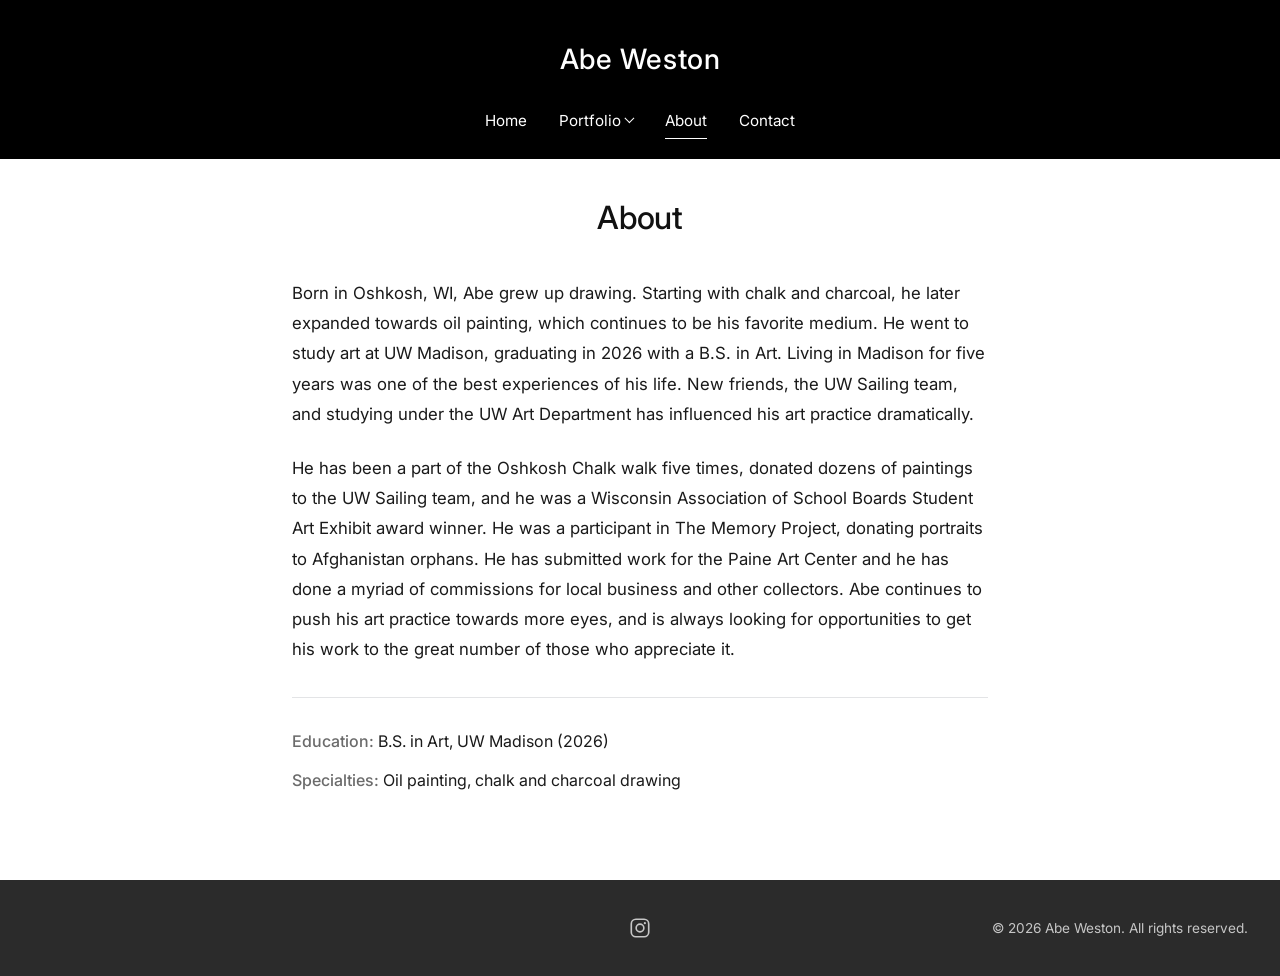
==== about.html @ a88a62c4 "re-style header and footer + about tab" ====
<!DOCTYPE html>
<html lang="en">
<head>
    <meta charset="UTF-8">
    <meta name="viewport" content="width=device-width, initial-scale=1.0">
    <title>About - Abe Weston</title>
    <link rel="preconnect" href="https://fonts.googleapis.com">
    <link rel="preconnect" href="https://fonts.gstatic.com" crossorigin>
    <link href="https://fonts.googleapis.com/css2?family=Inter:wght@300;400;500;600&display=swap" rel="stylesheet">
    <link rel="stylesheet" href="styles.css">
</head>
<body>
    <header class="navbar">
        <div class="container">
            <a href="index.html" class="nav-brand">Abe Weston</a>
            <button type="button" class="nav-toggle" aria-expanded="false" aria-controls="nav-menu">Menu</button>
            <ul class="nav-menu" id="nav-menu">
                <!-- Navigation loaded dynamically -->
            </ul>
        </div>
    </header>

    <main>
        <section id="about" class="about">
            <div class="container narrow">
                <h1 class="page-heading">About</h1>
                <div class="profile-images" style="display: none;">
                    <div class="profile-image placeholder"></div>
                    <div class="profile-image placeholder"></div>
                </div>
                <div class="about-content">
                    <div class="about-text">
                        <!-- Loaded from home-config.json -->
                    </div>
                    <div class="about-highlights">
                        <ul></ul>
                    </div>
                </div>
            </div>
        </section>
    </main>

    <footer class="site-footer">
        <div class="container footer-inner">
            <div class="footer-spacer" aria-hidden="true"></div>
            <a class="footer-instagram" id="footer-instagram" href="#" target="_blank" rel="noopener noreferrer" aria-label="Instagram" style="display: none;">
                <svg viewBox="0 0 24 24" width="22" height="22" aria-hidden="true" focusable="false">
                    <rect x="2.5" y="2.5" width="19" height="19" rx="5" fill="none" stroke="currentColor" stroke-width="1.8"/>
                    <circle cx="12" cy="12" r="4.2" fill="none" stroke="currentColor" stroke-width="1.8"/>
                    <circle cx="17.3" cy="6.7" r="1.2" fill="currentColor"/>
                </svg>
            </a>
            <p class="footer-copyright">&copy; 2026 <a href="admin.html" class="footer-name">Abe Weston</a>. All rights reserved.</p>
        </div>
    </footer>

    <script src="navigation.js"></script>
    <script src="home.js"></script>
</body>
</html>
---- styles.css ----
/* ==========================================================================
   Abe Weston — site styles
   Minimal black-on-white gallery look (modelled on the Squarespace original):
   centered site title, centered nav with a dropdown folder, airy grids.
   ========================================================================== */

/* Reset and Base Styles */
* {
    margin: 0;
    padding: 0;
    box-sizing: border-box;
}

:root {
    /* Palette: near-black on white with warm/cool greys (matches the live site's accents) */
    --black: #000000;
    --ink: #111111;
    --text-color: #1a1a1a;
    --muted: #6b6b6b;
    --rule: #e3e4e6;          /* light accent */
    --soft: #f6f6f6;
    --accent: #a6a4a0;        /* warm grey accent */
    --header-bg: #000000;
    --header-fg: #ffffff;
    --header-muted: #b3b3b3;
    --header-rule: rgba(255, 255, 255, 0.22);
    --footer-bg: #2b2b2b;
    --footer-fg: #c6c6c6;
    --dark-accent: #383839;
    --white: #ffffff;

    /* Legacy variable names used by shared framework rules */
    --primary-color: var(--ink);
    --secondary-color: var(--dark-accent);
    --accent-color: var(--accent);
    --dark-color: var(--ink);
    --light-color: var(--soft);

    --font: 'Inter', 'Aktiv Grotesk', 'Helvetica Neue', Helvetica, Arial, sans-serif;
    --nav-height: 64px;
}

html {
    -webkit-font-smoothing: antialiased;
}

body {
    font-family: var(--font);
    font-weight: 400;
    line-height: 1.65;
    color: var(--text-color);
    background-color: var(--white);
}

img {
    max-width: 100%;
}

a {
    color: inherit;
}

.container {
    max-width: 1280px;
    margin: 0 auto;
    padding: 0 2rem;
}

.container.narrow {
    max-width: 760px;
}

h1, h2, h3 {
    font-weight: 500;
    letter-spacing: -0.01em;
    line-height: 1.2;
    color: var(--ink);
}

/* --------------------------------------------------------------------------
   Header: centered title, centered nav underneath
   -------------------------------------------------------------------------- */
.navbar {
    background-color: var(--header-bg);
    color: var(--header-fg);
    padding: 2.25rem 0 1.25rem;
    position: relative;
    z-index: 100;
}

.navbar .container {
    display: flex;
    flex-direction: column;
    align-items: center;
    gap: 1.25rem;
    max-width: 100%;
}

.nav-brand {
    font-size: 1.75rem;
    font-weight: 500;
    letter-spacing: 0.02em;
    text-decoration: none;
    color: var(--header-fg);
    margin: 0;
    padding: 0;
}

.nav-toggle {
    display: none;
    background: none;
    border: 1px solid var(--header-rule);
    border-radius: 999px;
    padding: 0.4rem 1rem;
    font: inherit;
    font-size: 0.85rem;
    letter-spacing: 0.08em;
    text-transform: uppercase;
    cursor: pointer;
    color: var(--header-fg);
}

.nav-menu {
    display: flex;
    flex-wrap: wrap;
    justify-content: center;
    list-style: none;
    gap: 0.25rem 2rem;
    margin: 0;
    padding: 0;
    font-size: 0.95rem;
}

.nav-menu > li {
    position: relative;
}

.nav-menu a,
.nav-folder-title {
    display: inline-flex;
    align-items: center;
    gap: 0.35rem;
    color: var(--header-fg);
    text-decoration: none;
    padding: 0.35rem 0;
    border-bottom: 1px solid transparent;
    transition: color 0.2s ease, border-color 0.2s ease;
    background: none;
    border-top: none;
    border-left: none;
    border-right: none;
    font: inherit;
    cursor: pointer;
}

.nav-menu a:hover,
.nav-folder-title:hover,
.nav-folder.open > .nav-folder-title {
    color: var(--header-muted);
}

.nav-menu a.active,
.nav-folder-title.active {
    border-bottom-color: var(--header-fg);
}

/* Dropdown folder (e.g. Portfolio) */
.nav-folder-caret {
    width: 0.45em;
    height: 0.45em;
    border-right: 1.5px solid currentColor;
    border-bottom: 1.5px solid currentColor;
    transform: translateY(-0.15em) rotate(45deg);
    transition: transform 0.2s ease;
}

.nav-folder.open > .nav-folder-title .nav-folder-caret {
    transform: translateY(0.1em) rotate(225deg);
}

.nav-folder-content {
    display: none;
    position: absolute;
    top: 100%;
    left: 50%;
    transform: translateX(-50%);
    min-width: 200px;
    list-style: none;
    margin: 0;
    padding: 0.5rem 0;
    background-color: var(--header-bg);
    border: 1px solid var(--header-rule);
    box-shadow: 0 10px 30px rgba(0, 0, 0, 0.35);
    z-index: 110;
}

.nav-folder.open > .nav-folder-content {
    display: block;
}

.nav-folder-content li a {
    display: block;
    padding: 0.5rem 1.25rem;
    white-space: nowrap;
    border-bottom: none;
}

.nav-folder-content li a:hover {
    background-color: #1c1c1c;
    color: var(--header-fg);
}

.nav-folder-content li a.active {
    font-weight: 500;
}

/* Subtype Navigation (adventure-style tabs) */
.subtype-nav {
    background-color: var(--white);
    border-bottom: 1px solid var(--rule);
    padding: 0.5rem 0;
}

.subtype-nav .container {
    max-width: 100%;
}

.subtype-list {
    display: flex;
    justify-content: center;
    list-style: none;
    gap: 0.5rem;
    overflow-x: auto;
    padding: 0;
    margin: 0;
}

.subtype-list li {
    white-space: nowrap;
}

.subtype-list a {
    color: var(--muted);
    text-decoration: none;
    padding: 0.4rem 0.9rem;
    border-radius: 999px;
    font-size: 0.9rem;
    transition: all 0.2s ease;
    display: inline-block;
}

.subtype-list a:hover {
    color: var(--ink);
    background-color: var(--soft);
}

.subtype-list a.active {
    background-color: var(--ink);
    color: var(--white);
}

/* --------------------------------------------------------------------------
   Home
   -------------------------------------------------------------------------- */
.home-hero {
    padding: 3rem 0 1rem;
    text-align: center;
}

.hero-artwork {
    margin: 0 auto 2rem;
    max-width: 900px;
}

.hero-artwork img {
    display: block;
    width: 100%;
    max-height: 80vh;
    object-fit: contain;
    margin: 0 auto;
}

.hero-artwork figcaption {
    margin-top: 0.75rem;
    font-size: 0.85rem;
    color: var(--muted);
    letter-spacing: 0.02em;
}

.tagline {
    font-size: 1.6rem;
    font-weight: 500;
    letter-spacing: -0.01em;
    text-align: center;
    color: var(--ink);
    margin: 0 0 1rem;
}

.subtitle {
    font-size: 1.1rem;
    color: var(--muted);
}

/* About (about.html) */
.about {
    padding: 2.5rem 0 5rem;
    background-color: var(--white);
}

.about .page-heading {
    margin-bottom: 2.5rem;
}

.about h2,
.contact h2 {
    font-size: 1.1rem;
    font-weight: 500;
    letter-spacing: 0.12em;
    text-transform: uppercase;
    color: var(--muted);
    text-align: center;
    margin-bottom: 2rem;
}

.profile-images {
    display: flex;
    justify-content: center;
    gap: 2rem;
    margin: 0 0 2.5rem;
}

.profile-image {
    width: 200px;
    height: 200px;
    border-radius: 50%;
    overflow: hidden;
    border: 1px solid var(--rule);
}

.profile-image img {
    width: 100%;
    height: 100%;
    object-fit: cover;
}

.profile-image.placeholder {
    background-color: var(--soft);
    display: flex;
    align-items: center;
    justify-content: center;
    border-style: dashed;
}

.placeholder-text {
    color: #999;
    font-style: italic;
    text-align: center;
}

.about-content {
    display: block;
}

.about-text p {
    margin-bottom: 1.5rem;
    font-size: 1.05rem;
    line-height: 1.8;
    color: var(--text-color);
}

.about-highlights {
    margin-top: 2rem;
    padding-top: 1.5rem;
    border-top: 1px solid var(--rule);
}

.about-highlights h3 {
    font-size: 0.85rem;
    letter-spacing: 0.1em;
    text-transform: uppercase;
    color: var(--muted);
    margin-bottom: 0.75rem;
}

.about-highlights ul {
    list-style: none;
}

.about-highlights li {
    padding: 0.4rem 0;
    color: var(--text-color);
}

.about-highlights li strong {
    font-weight: 500;
    color: var(--muted);
}

/* --------------------------------------------------------------------------
   Content pages (series / tabs)
   -------------------------------------------------------------------------- */
.adventures {
    padding: 2.5rem 0 5rem;
    background-color: var(--white);
}

.page-heading {
    font-size: 2rem;
    text-align: center;
    margin: 0 0 1.25rem;
}

.page-heading:empty {
    display: none;
}

.section-intro {
    text-align: center;
    font-size: 1rem;
    max-width: 760px;
    margin: 0 auto 3rem;
    color: var(--muted);
    line-height: 1.8;
    white-space: pre-line; /* keep paragraph breaks from the tab description */
}

.section-intro:empty {
    display: none;
}

/* Tab cover artwork */
.page-cover {
    max-width: 900px;
    margin: 0 auto 2rem;
}

.page-cover img {
    display: block;
    width: 100%;
    max-height: 75vh;
    object-fit: contain;
}

/* Grid */
.content-grid,
.adventures-grid {
    display: grid;
    grid-template-columns: repeat(3, 1fr);
    gap: 3rem 2rem;
    margin-top: 1rem;
}

/* Card: flat, image + caption, no chrome */
.content-card,
.adventure-card {
    background-color: transparent;
    border-radius: 0;
    overflow: hidden;
    box-shadow: none;
    cursor: pointer;
    text-align: center;
}

.adventure-card img,
.adventure-card .adventure-placeholder,
.adventure-card .adventure-map-preview {
    transition: opacity 0.25s ease;
}

.adventure-card:hover img {
    opacity: 0.85;
}

.adventure-cover-photo {
    width: 100%;
    aspect-ratio: 4 / 5;
    height: auto;
    object-fit: cover;
    display: block;
    background-color: var(--soft);
}

/* Artwork thumbnails are cropped to squares for an even grid; the full piece shows in the detail view */
.artwork-card .artwork-image {
    aspect-ratio: 1 / 1;
    object-fit: cover;
    object-position: center;
    background-color: var(--soft);
}

.adventure-map,
.adventure-map-preview {
    width: 100%;
    aspect-ratio: 4 / 5;
    background-color: var(--soft);
}

.adventure-placeholder {
    width: 100%;
    aspect-ratio: 4 / 5;
    background-color: var(--soft);
    display: flex;
    align-items: center;
    justify-content: center;
    color: var(--muted);
    font-size: 1rem;
}

.card-content,
.adventure-card-content {
    padding: 1rem 0.25rem 0;
}

.card-content h3,
.adventure-card-title {
    font-size: 1rem;
    font-weight: 500;
    color: var(--ink);
    margin-bottom: 0.2rem;
}

.adventure-date,
.adventure-card-date,
.artwork-details {
    color: var(--muted);
    font-size: 0.85rem;
}

.adventure-category-badges {
    display: flex;
    flex-wrap: wrap;
    justify-content: center;
    gap: 0.4rem;
    margin-bottom: 0.5rem;
}

.adventure-category-badge {
    display: inline-block;
    border: 1px solid var(--rule);
    color: var(--muted);
    padding: 0.15rem 0.6rem;
    border-radius: 999px;
    font-size: 0.7rem;
    font-weight: 500;
    text-transform: uppercase;
    letter-spacing: 0.06em;
}

.artwork-sold-badge {
    display: inline-block;
    vertical-align: middle;
    border: 1px solid var(--ink);
    color: var(--ink);
    padding: 0.05rem 0.55rem;
    border-radius: 999px;
    font-size: 0.65rem;
    font-weight: 500;
    text-transform: uppercase;
    letter-spacing: 0.08em;
    margin-left: 0.5rem;
}

.artwork-status {
    margin-bottom: 1rem;
    color: var(--text-color);
}

.artwork-status .artwork-sold-badge {
    margin-left: 0;
}

.adventure-description {
    color: var(--muted);
    line-height: 1.6;
    margin-bottom: 1rem;
}

.adventure-stats {
    display: flex;
    gap: 1rem;
    margin-top: 1rem;
    padding-top: 1rem;
    border-top: 1px solid var(--rule);
    font-size: 0.9rem;
    color: var(--muted);
}

.stat-item {
    display: flex;
    align-items: center;
    gap: 0.25rem;
}

.loading-message,
.no-adventures,
.no-content,
.error-message {
    grid-column: 1 / -1;
    text-align: center;
    padding: 3rem;
    color: var(--muted);
}

/* --------------------------------------------------------------------------
   Detail modal
   -------------------------------------------------------------------------- */
.adventure-modal {
    display: none;
    position: fixed;
    top: 0;
    left: 0;
    width: 100%;
    height: 100%;
    background-color: rgba(255, 255, 255, 0.96);
    z-index: 1000;
    overflow-y: auto;
}

.adventure-modal.active {
    display: flex;
    align-items: flex-start;
    justify-content: center;
    padding: 3rem 1.5rem;
}

.modal-overlay {
    position: fixed;
    inset: 0;
}

.modal-content {
    background-color: var(--white);
    max-width: 1000px;
    width: 100%;
    position: relative;
    text-align: center;
}

.modal-close {
    position: fixed;
    top: 1.25rem;
    right: 1.5rem;
    background: none;
    border: none;
    font-size: 2.25rem;
    line-height: 1;
    cursor: pointer;
    color: var(--ink);
    z-index: 10;
}

.modal-close:hover {
    color: var(--muted);
}

.modal-header-image {
    width: 100%;
    height: auto;
    max-height: 75vh;
    object-fit: contain;
    background-color: transparent;
}

.artwork-modal-image {
    max-height: 78vh;
}

.modal-body {
    padding: 1.75rem 1rem 1rem;
}

.modal-title {
    font-size: 1.5rem;
    font-weight: 500;
    color: var(--ink);
    margin-bottom: 0.35rem;
}

.modal-date {
    color: var(--muted);
    margin-bottom: 1rem;
    font-size: 0.95rem;
}

.modal-description {
    line-height: 1.8;
    margin: 0 auto 2rem;
    max-width: 680px;
    color: var(--text-color);
    text-align: left;
}

.modal-map {
    width: 100%;
    height: 400px;
    margin-bottom: 2rem;
    overflow: hidden;
    position: relative;
}

.modal-youtube {
    margin: 2rem 0;
}

.modal-youtube h3 {
    color: var(--ink);
    margin-bottom: 1rem;
}

.modal-youtube a {
    display: block;
    position: relative;
    overflow: hidden;
}

.youtube-thumbnail {
    width: 100%;
    height: auto;
    display: block;
}

.youtube-play-button {
    position: absolute;
    top: 50%;
    left: 50%;
    transform: translate(-50%, -50%);
    width: 68px;
    height: 48px;
    background-color: rgba(0, 0, 0, 0.75);
    border-radius: 12px;
    cursor: pointer;
}

.youtube-play-button::before {
    content: '';
    position: absolute;
    top: 50%;
    left: 50%;
    transform: translate(-40%, -50%);
    width: 0;
    height: 0;
    border-style: solid;
    border-width: 10px 0 10px 20px;
    border-color: transparent transparent transparent white;
}

.custom-gpx-marker {
    background: none;
    border: none;
    font-size: 24px;
    text-align: center;
    line-height: 30px;
}

.map-download-footer {
    position: absolute;
    bottom: 10px;
    left: 50%;
    transform: translateX(-50%);
    background-color: rgba(255, 255, 255, 0.95);
    padding: 0.5rem 1rem;
    border-radius: 999px;
    box-shadow: 0 2px 8px rgba(0, 0, 0, 0.15);
    display: flex;
    align-items: center;
    gap: 0.75rem;
    z-index: 1000;
    font-size: 0.85rem;
}

.modal-photos {
    display: grid;
    grid-template-columns: repeat(auto-fill, minmax(200px, 1fr));
    gap: 1rem;
    margin-top: 2rem;
}

.modal-photos h3 {
    grid-column: 1 / -1;
    color: var(--ink);
    margin-bottom: 0.5rem;
}

.modal-photo {
    width: 100%;
    height: 200px;
    object-fit: cover;
    cursor: pointer;
    transition: opacity 0.2s ease;
}

.modal-photo:hover {
    opacity: 0.85;
}

/* --------------------------------------------------------------------------
   Lightbox
   -------------------------------------------------------------------------- */
.lightbox {
    display: none;
    position: fixed;
    top: 0;
    left: 0;
    width: 100%;
    height: 100%;
    background-color: rgba(0, 0, 0, 0.95);
    z-index: 10000;
    align-items: center;
    justify-content: center;
}

.lightbox.active {
    display: flex;
}

.lightbox-overlay {
    position: absolute;
    inset: 0;
}

.lightbox-content {
    position: relative;
    max-width: 94vw;
    max-height: 94vh;
    display: flex;
    align-items: center;
    justify-content: center;
}

.lightbox-image {
    max-width: 100%;
    max-height: 94vh;
    object-fit: contain;
}

.lightbox-close,
.lightbox-prev,
.lightbox-next,
.lightbox-nav {
    position: fixed;
    background: none;
    border: none;
    font-size: 2.25rem;
    cursor: pointer;
    color: rgba(255, 255, 255, 0.85);
    z-index: 10001;
    padding: 0.5rem 1rem;
}

.lightbox-close:hover,
.lightbox-prev:hover,
.lightbox-next:hover {
    color: var(--white);
}

.lightbox-close {
    top: 1rem;
    right: 1.25rem;
}

.lightbox-prev,
.lightbox-nav.prev {
    top: 50%;
    left: 1rem;
    transform: translateY(-50%);
}

.lightbox-next,
.lightbox-nav.next {
    top: 50%;
    right: 1rem;
    transform: translateY(-50%);
}

.lightbox-counter {
    position: fixed;
    bottom: 1.25rem;
    left: 50%;
    transform: translateX(-50%);
    color: rgba(255, 255, 255, 0.8);
    font-size: 0.85rem;
    letter-spacing: 0.05em;
}

/* --------------------------------------------------------------------------
   Contact
   -------------------------------------------------------------------------- */
.contact {
    padding: 3rem 0 5rem;
    background-color: var(--white);
    border-top: 1px solid var(--rule);
}

.contact-info {
    max-width: 600px;
    margin: 0 auto;
    text-align: center;
}

.contact-info p {
    font-size: 1.05rem;
    margin: 0.75rem 0;
}

.contact-info strong {
    font-weight: 500;
    color: var(--muted);
}

.contact-info a {
    color: var(--ink);
    text-decoration: none;
    border-bottom: 1px solid var(--rule);
}

.contact-info a:hover {
    border-bottom-color: var(--ink);
}

.contact-cta {
    display: inline-block;
    margin-top: 1rem;
    font-size: 0.95rem;
}

/* Contact page */
.contact-page {
    padding: 2.5rem 0 5rem;
}

.contact-artwork {
    margin: 0 auto 2rem;
    max-width: 640px;
    text-align: center;
}

.contact-artwork img {
    display: block;
    width: 100%;
    max-height: 70vh;
    object-fit: contain;
    margin: 0 auto;
}

.contact-artwork figcaption {
    margin-top: 0.75rem;
    font-size: 0.85rem;
    color: var(--muted);
}

.contact-form {
    max-width: 560px;
    margin: 0 auto;
}

.contact-form .form-row {
    margin-bottom: 1.25rem;
}

.contact-form .form-row-split {
    display: grid;
    grid-template-columns: 1fr 1fr;
    gap: 1rem;
}

.required-mark {
    color: #b23a3a;
    margin-left: 0.15rem;
}

.optional-mark {
    text-transform: none;
    letter-spacing: 0;
    color: var(--accent);
}

.required-note {
    font-size: 0.8rem;
    color: var(--muted);
    margin: -0.25rem 0 1rem;
}

.contact-form input:user-invalid,
.contact-form textarea:user-invalid {
    border-color: #b23a3a;
}

.contact-form label {
    display: block;
    font-size: 0.8rem;
    letter-spacing: 0.08em;
    text-transform: uppercase;
    color: var(--muted);
    margin-bottom: 0.4rem;
}

.contact-form input,
.contact-form select,
.contact-form textarea {
    width: 100%;
    font: inherit;
    font-size: 1rem;
    color: var(--ink);
    background-color: var(--white);
    border: 1px solid var(--rule);
    border-radius: 0;
    padding: 0.7rem 0.85rem;
    transition: border-color 0.2s ease;
}

.contact-form input:focus,
.contact-form select:focus,
.contact-form textarea:focus {
    outline: none;
    border-color: var(--ink);
}

.contact-form select:disabled {
    color: var(--muted);
    background-color: var(--soft);
}

.contact-form textarea {
    resize: vertical;
    min-height: 140px;
}

.purchase-fields {
    padding: 1.25rem 1.25rem 0.1rem;
    margin-bottom: 1.25rem;
    border: 1px solid var(--rule);
    background-color: var(--soft);
}

.contact-piece-preview {
    display: flex;
    gap: 1rem;
    align-items: center;
    margin-bottom: 1.25rem;
    font-size: 0.9rem;
    color: var(--muted);
    line-height: 1.5;
}

.contact-piece-preview img {
    width: 96px;
    height: 96px;
    object-fit: cover;
    flex-shrink: 0;
    background-color: var(--white);
}

.contact-piece-preview strong {
    color: var(--ink);
    font-weight: 500;
}

.contact-honeypot {
    position: absolute;
    left: -10000px;
    width: 1px;
    height: 1px;
    overflow: hidden;
}

.form-actions {
    display: flex;
    flex-wrap: wrap;
    align-items: center;
    gap: 1rem;
}

.contact-submit {
    font: inherit;
    font-size: 0.85rem;
    letter-spacing: 0.1em;
    text-transform: uppercase;
    color: var(--white);
    background-color: var(--ink);
    border: 1px solid var(--ink);
    padding: 0.8rem 1.75rem;
    cursor: pointer;
    transition: background-color 0.2s ease, color 0.2s ease;
}

.contact-submit:hover {
    background-color: var(--white);
    color: var(--ink);
}

.contact-submit:disabled {
    opacity: 0.6;
    cursor: wait;
}

.contact-status {
    font-size: 0.9rem;
    color: var(--muted);
}

.contact-status.success {
    color: #2e6b3a;
}

.contact-status.error {
    color: #b23a3a;
}

.contact-direct {
    margin-top: 2.5rem;
    text-align: center;
    font-size: 0.95rem;
    color: var(--muted);
}

.contact-direct a {
    color: var(--ink);
    text-decoration: none;
    border-bottom: 1px solid var(--rule);
}

.contact-direct a:hover {
    border-bottom-color: var(--ink);
}

.artwork-inquire {
    margin-top: 1rem;
}

.artwork-inquire a {
    display: inline-block;
    font-size: 0.85rem;
    letter-spacing: 0.08em;
    text-transform: uppercase;
    color: var(--ink);
    text-decoration: none;
    border: 1px solid var(--ink);
    padding: 0.6rem 1.25rem;
    transition: background-color 0.2s ease, color 0.2s ease;
}

.artwork-inquire a:hover {
    background-color: var(--ink);
    color: var(--white);
}

/* --------------------------------------------------------------------------
   Footer
   -------------------------------------------------------------------------- */
.site-footer {
    background-color: var(--footer-bg);
    color: var(--footer-fg);
    padding: 1.75rem 0;
    font-size: 0.85rem;
}

/* Three equal columns keep the icon centred regardless of the copyright width */
.footer-inner {
    display: grid;
    grid-template-columns: 1fr auto 1fr;
    align-items: center;
    gap: 1rem;
    max-width: 100%;
}

.footer-instagram {
    display: inline-flex;
    align-items: center;
    justify-content: center;
    width: 40px;
    height: 40px;
    border-radius: 50%;
    color: var(--footer-fg);
    transition: color 0.2s ease, background-color 0.2s ease;
}

.footer-instagram:hover,
.footer-instagram:focus-visible {
    color: var(--white);
    background-color: rgba(255, 255, 255, 0.1);
    outline: none;
}

.footer-copyright {
    margin: 0;
    text-align: right;
    justify-self: end;
}

.footer-copyright .footer-name {
    color: inherit;
    text-decoration: none;
    cursor: default;
}

/* --------------------------------------------------------------------------
   Responsive
   -------------------------------------------------------------------------- */
@media (max-width: 1024px) {
    .content-grid,
    .adventures-grid {
        grid-template-columns: repeat(2, 1fr);
    }
}

@media (max-width: 768px) {
    .container {
        padding: 0 1.25rem;
    }

    .navbar {
        padding: 1.5rem 0 1rem;
    }

    .navbar .container {
        gap: 1rem;
    }

    .nav-brand {
        font-size: 1.5rem;
    }

    .nav-toggle {
        display: inline-block;
    }

    .nav-menu {
        display: none;
        flex-direction: column;
        align-items: center;
        gap: 0.5rem;
        width: 100%;
        padding-top: 0.5rem;
        border-top: 1px solid var(--header-rule);
    }

    .navbar.menu-open .nav-menu {
        display: flex;
    }

    .nav-menu a,
    .nav-folder-title {
        padding: 0.5rem 0;
        font-size: 1rem;
    }

    .nav-folder-content {
        position: static;
        transform: none;
        border: none;
        box-shadow: none;
        padding: 0;
        text-align: center;
    }

    .nav-folder-content li a {
        padding: 0.4rem 0;
        color: var(--header-muted);
    }

    .tagline {
        font-size: 1.3rem;
    }

    .profile-images {
        flex-direction: column;
        align-items: center;
        gap: 1.5rem;
    }

    .profile-image {
        width: 180px;
        height: 180px;
    }

    .adventure-modal.active {
        padding: 3.5rem 0.75rem 2rem;
    }

    .contact-form .form-row-split {
        grid-template-columns: 1fr;
        gap: 1.25rem;
    }

    section {
        padding: 2.5rem 0;
    }
}

@media (max-width: 560px) {
    .content-grid,
    .adventures-grid {
        grid-template-columns: 1fr;
        gap: 2.5rem;
    }

    .page-heading {
        font-size: 1.6rem;
    }

    .footer-inner {
        grid-template-columns: 1fr;
        justify-items: center;
        gap: 0.75rem;
    }

    .footer-spacer {
        display: none;
    }

    .footer-copyright {
        text-align: center;
        justify-self: center;
    }
}

/* --------------------------------------------------------------------------
   Admin interface: photo grids (also used by the artwork editors)
   -------------------------------------------------------------------------- */
.photo-grid {
    display: grid;
    grid-template-columns: repeat(auto-fill, minmax(250px, 1fr));
    gap: 2rem;
    margin-top: 1rem;
    margin-bottom: 1rem;
}

.photo-item {
    position: relative;
    border: 3px solid transparent;
    border-radius: 8px;
    overflow: hidden;
    transition: all 0.3s ease;
    background: white;
    box-shadow: 0 2px 4px rgba(0,0,0,0.1);
    cursor: pointer;
    height: 250px;
    width: 100%;
    min-width: 0;
}

.photo-item:hover {
    box-shadow: 0 4px 12px rgba(0,0,0,0.2);
    transform: translateY(-2px);
}

.photo-item.selected {
    border-color: var(--ink);
    box-shadow: 0 0 0 3px rgba(0, 0, 0, 0.15);
}

.photo-item img {
    width: 100%;
    height: 100%;
    object-fit: cover;
    display: block;
}

.photo-item .remove-btn {
    position: absolute;
    top: 5px;
    right: 5px;
    background-color: rgba(255, 0, 0, 0.9);
    color: white;
    border: none;
    border-radius: 50%;
    width: 28px;
    height: 28px;
    cursor: pointer;
    font-size: 18px;
    line-height: 1;
    z-index: 10;
    display: flex;
    align-items: center;
    justify-content: center;
}

.photo-item .remove-btn:hover {
    background-color: rgba(255, 0, 0, 1);
}

.photo-item .selected-badge {
    position: absolute;
    bottom: 5px;
    left: 5px;
    background-color: #4CAF50;
    color: white;
    padding: 0.25rem 0.5rem;
    border-radius: 4px;
    font-size: 0.75rem;
    font-weight: bold;
    z-index: 10;
}

/* Admin: artwork image preview */
.artwork-image-preview img {
    display: block;
    max-width: 100%;
    max-height: 320px;
    margin-bottom: 0.5rem;
    border-radius: 4px;
}

.artwork-image-caption {
    font-size: 0.85rem;
    color: #666;
    margin-bottom: 0.75rem;
}
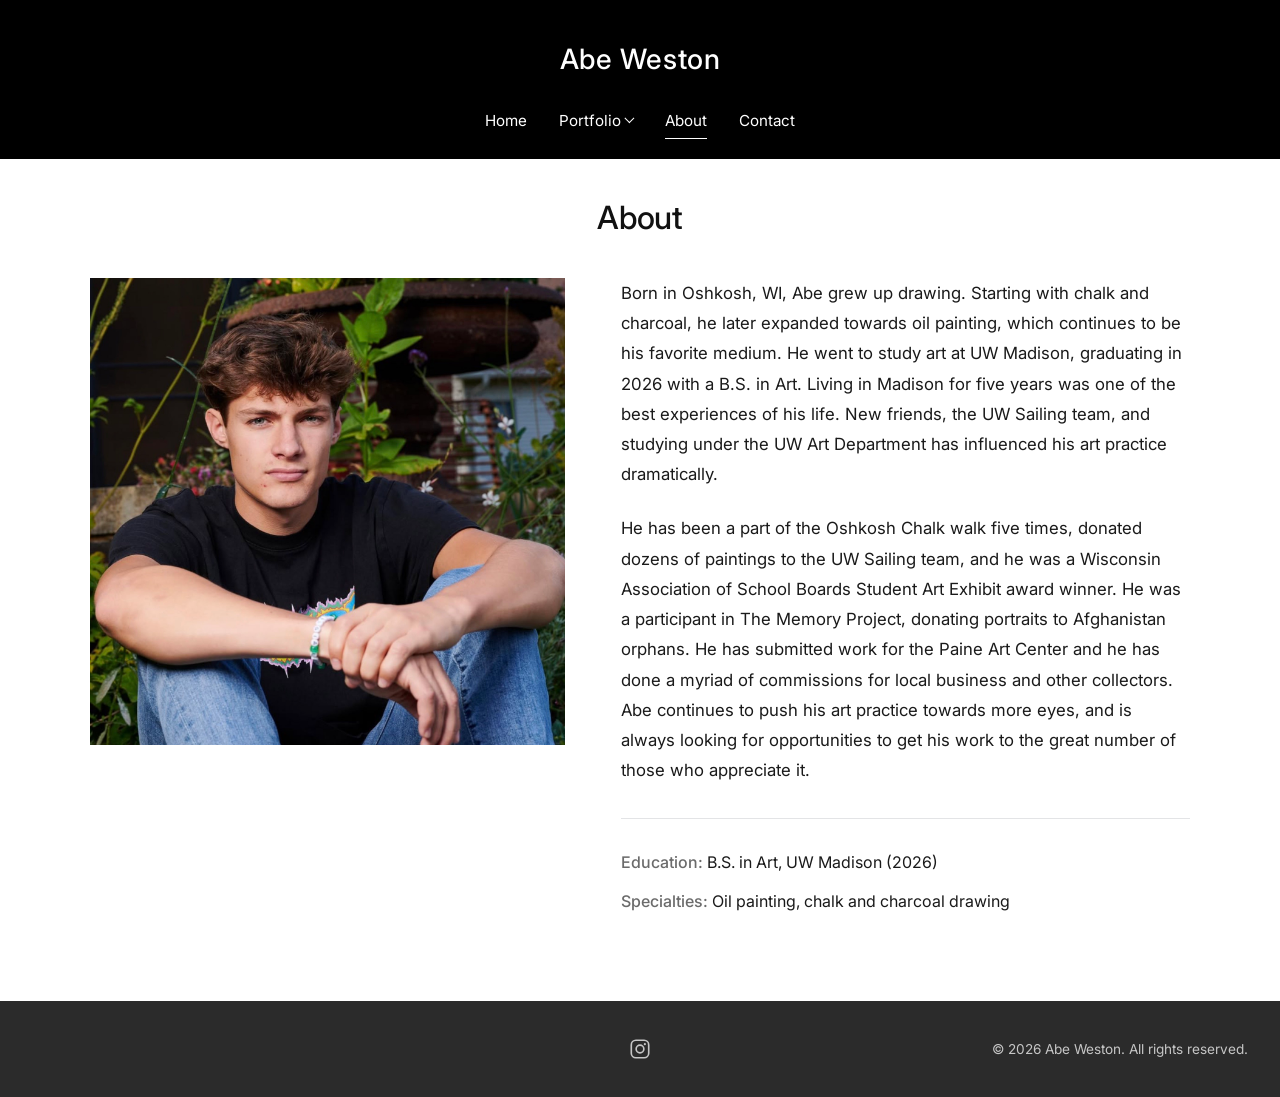
==== commit f6ca3844: "scolling contact me photo fix & about me photo" ====
--- a/about.html
+++ b/about.html
@@ -22,8 +22,9 @@
 
     <main>
         <section id="about" class="about">
-            <div class="container narrow">
+            <div class="container">
                 <h1 class="page-heading">About</h1>
+                <div class="about-layout">
                 <div class="profile-images" style="display: none;">
                     <div class="profile-image placeholder"></div>
                     <div class="profile-image placeholder"></div>
@@ -35,6 +36,7 @@
                     <div class="about-highlights">
                         <ul></ul>
                     </div>
+                </div>
                 </div>
             </div>
         </section>
--- a/styles.css
+++ b/styles.css
@@ -322,33 +322,38 @@
     margin-bottom: 2rem;
 }
 
+/* Photo beside the text on wide screens, stacked above it on narrow ones */
+.about-layout {
+    display: grid;
+    grid-template-columns: minmax(0, 5fr) minmax(0, 6fr);
+    gap: 3.5rem;
+    align-items: start;
+    max-width: 1100px;
+    margin: 0 auto;
+}
+
 .profile-images {
     display: flex;
-    justify-content: center;
-    gap: 2rem;
-    margin: 0 0 2.5rem;
+    flex-direction: column;
+    gap: 1.5rem;
+    margin: 0;
 }
 
 .profile-image {
-    width: 200px;
-    height: 200px;
-    border-radius: 50%;
+    width: 100%;
     overflow: hidden;
-    border: 1px solid var(--rule);
 }
 
 .profile-image img {
-    width: 100%;
-    height: 100%;
-    object-fit: cover;
+    display: block;
+    width: 100%;
+    height: auto;
 }
 
 .profile-image.placeholder {
+    aspect-ratio: 1 / 1;
     background-color: var(--soft);
-    display: flex;
-    align-items: center;
-    justify-content: center;
-    border-style: dashed;
+    border: 1px dashed var(--rule);
 }
 
 .placeholder-text {
@@ -928,29 +933,34 @@
     padding: 2.5rem 0 5rem;
 }
 
+/* Artwork beside the form on wide screens, stacked above it on narrow ones */
+.contact-layout {
+    display: grid;
+    grid-template-columns: minmax(0, 5fr) minmax(0, 6fr);
+    gap: 3.5rem;
+    align-items: start;
+    max-width: 1100px;
+    margin: 0 auto;
+}
+
 .contact-artwork {
-    margin: 0 auto 2rem;
-    max-width: 640px;
-    text-align: center;
+    margin: 0;
 }
 
 .contact-artwork img {
     display: block;
     width: 100%;
-    max-height: 70vh;
-    object-fit: contain;
-    margin: 0 auto;
-}
-
-.contact-artwork figcaption {
-    margin-top: 0.75rem;
-    font-size: 0.85rem;
-    color: var(--muted);
+    height: auto;
+}
+
+.contact-main .section-intro {
+    text-align: left;
+    margin: 0 0 2rem;
 }
 
 .contact-form {
     max-width: 560px;
-    margin: 0 auto;
+    margin: 0;
 }
 
 .contact-form .form-row {
@@ -1106,23 +1116,6 @@
     color: #b23a3a;
 }
 
-.contact-direct {
-    margin-top: 2.5rem;
-    text-align: center;
-    font-size: 0.95rem;
-    color: var(--muted);
-}
-
-.contact-direct a {
-    color: var(--ink);
-    text-decoration: none;
-    border-bottom: 1px solid var(--rule);
-}
-
-.contact-direct a:hover {
-    border-bottom-color: var(--ink);
-}
-
 .artwork-inquire {
     margin-top: 1rem;
 }
@@ -1262,15 +1255,14 @@
         font-size: 1.3rem;
     }
 
+    .about-layout {
+        grid-template-columns: 1fr;
+        gap: 2rem;
+    }
+
     .profile-images {
-        flex-direction: column;
-        align-items: center;
-        gap: 1.5rem;
-    }
-
-    .profile-image {
-        width: 180px;
-        height: 180px;
+        max-width: 420px;
+        margin: 0 auto;
     }
 
     .adventure-modal.active {
@@ -1280,6 +1272,20 @@
     .contact-form .form-row-split {
         grid-template-columns: 1fr;
         gap: 1.25rem;
+    }
+
+    .contact-layout {
+        grid-template-columns: 1fr;
+        gap: 2rem;
+    }
+
+    .contact-artwork {
+        max-width: 420px;
+        margin: 0 auto;
+    }
+
+    .contact-form {
+        max-width: none;
     }
 
     section {
